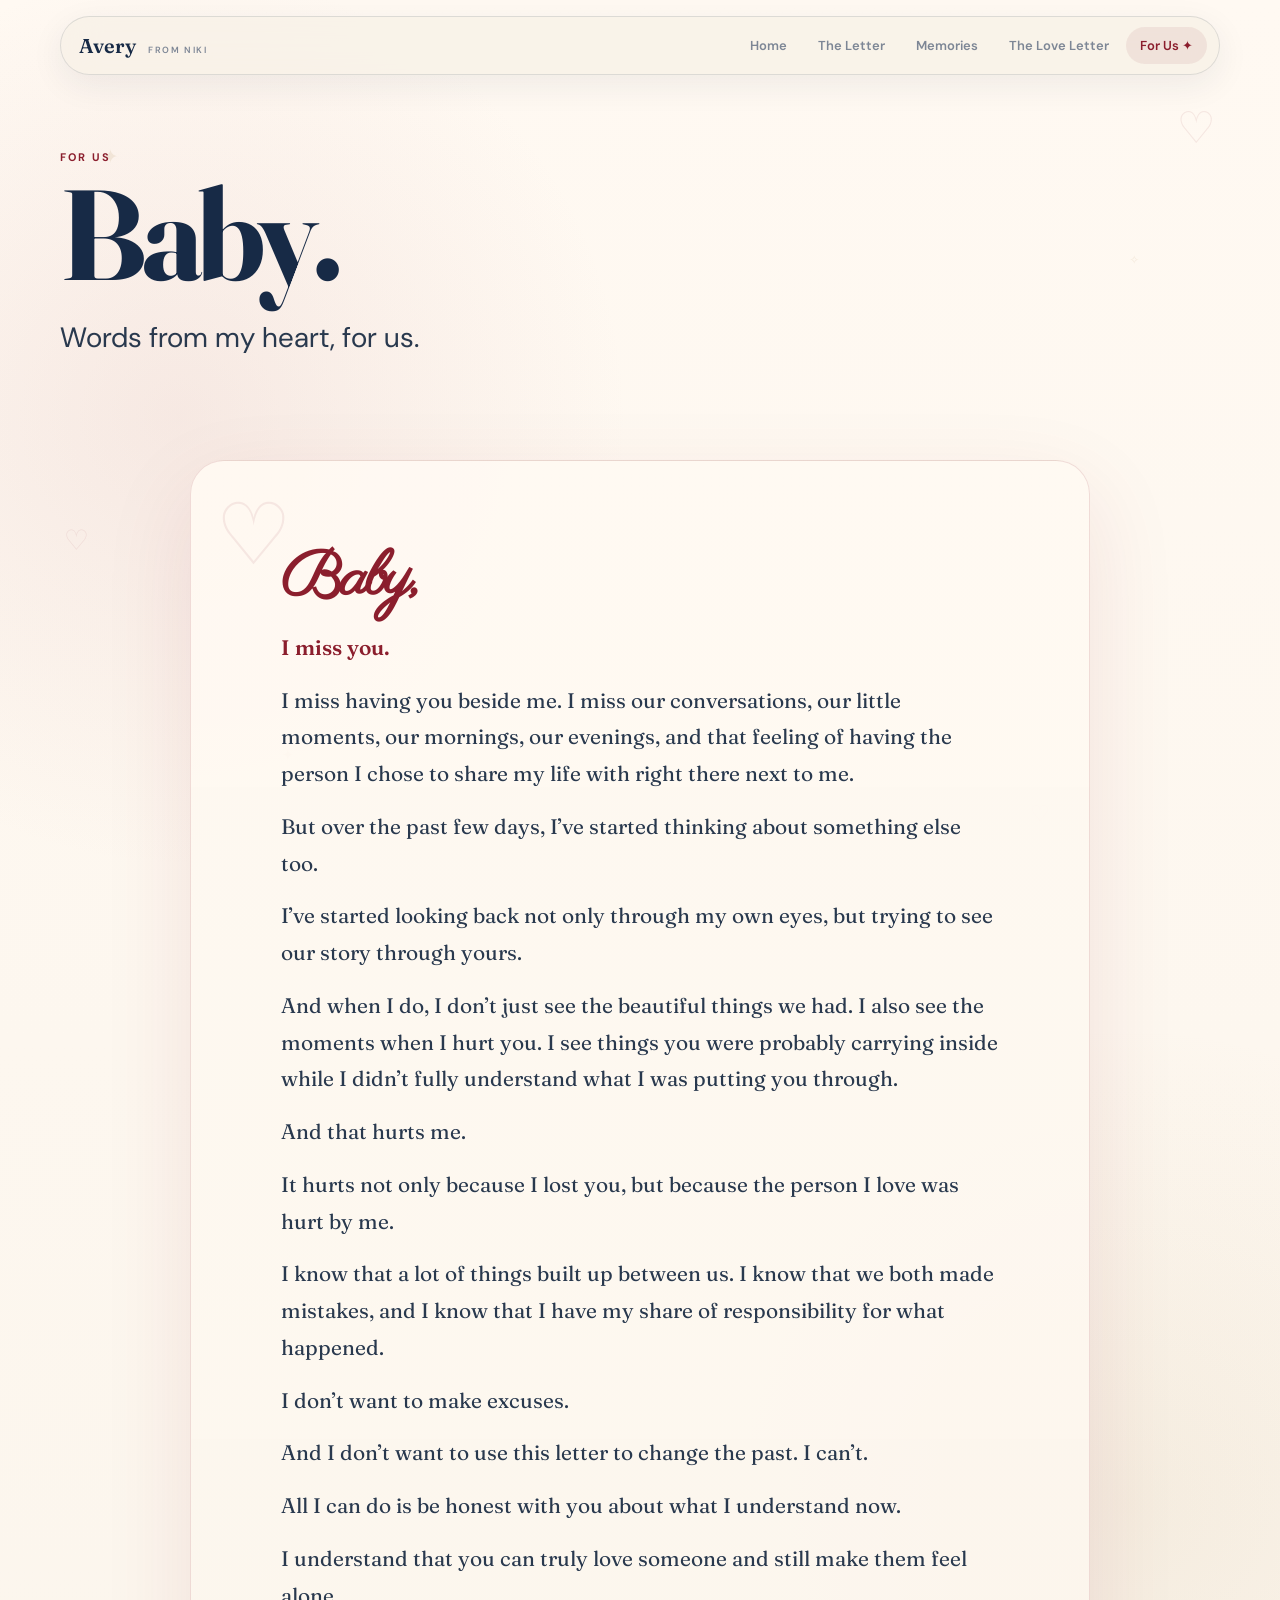
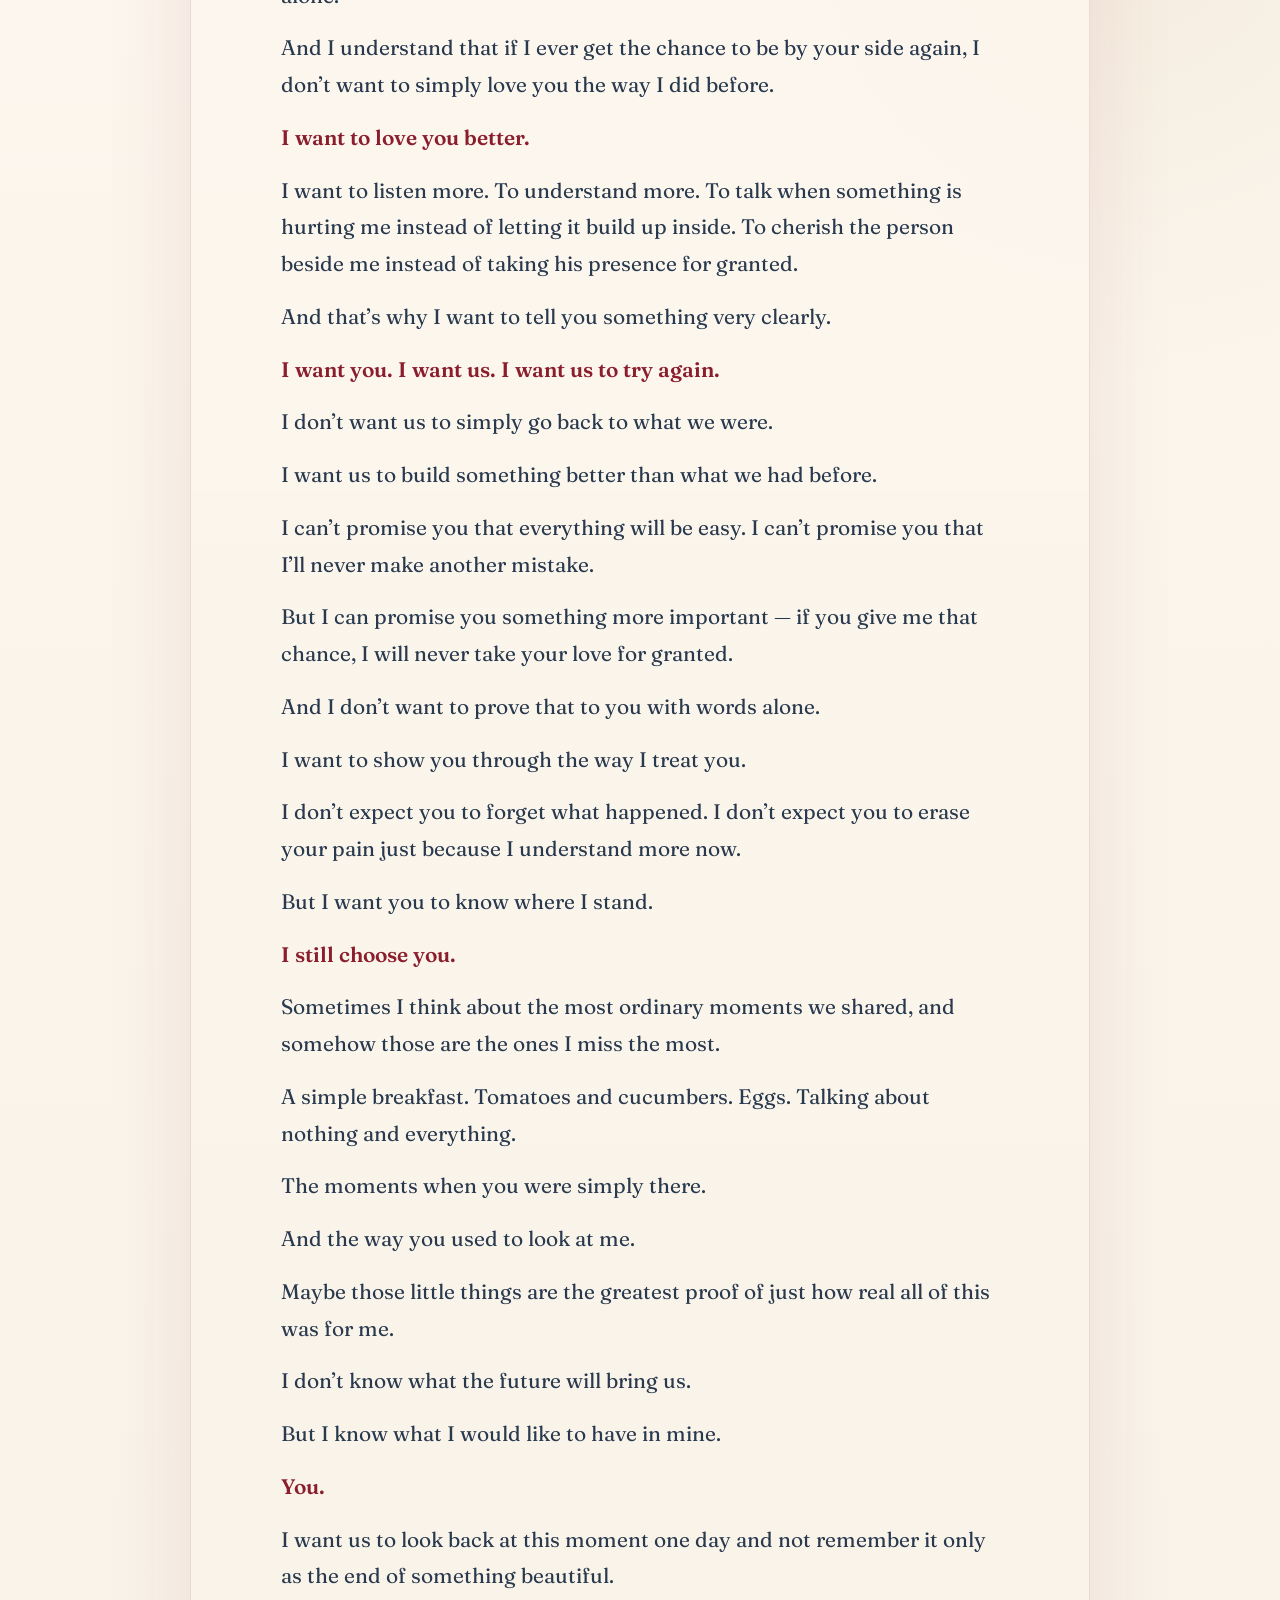
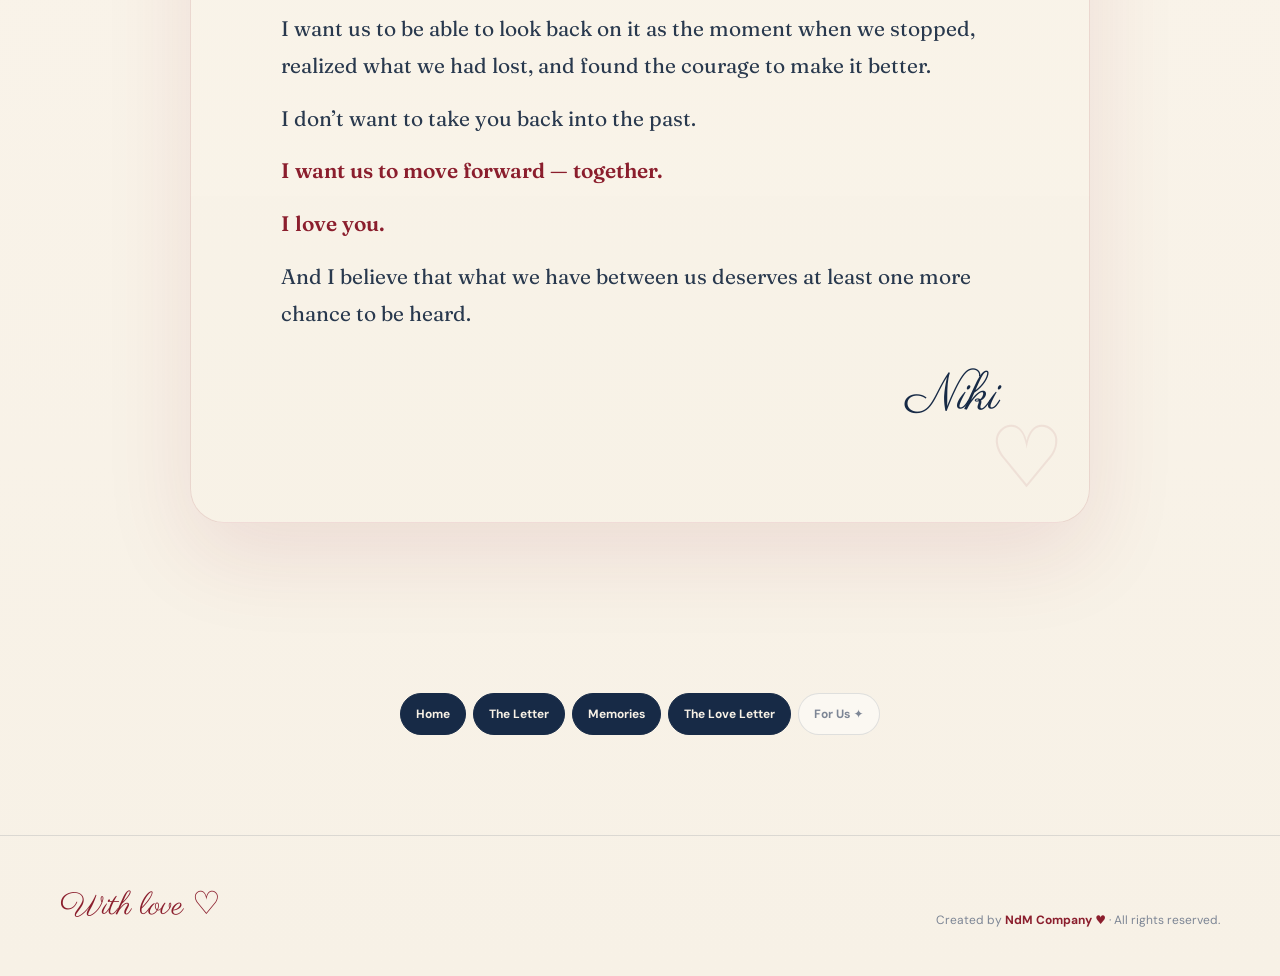
==== for-us.html @ 5503dd82 "Add files via upload" ====
<!doctype html><html lang="en"><head><meta charset="utf-8"><meta name="viewport" content="width=device-width,initial-scale=1"><title>For Us · Avery</title><link rel="stylesheet" href="assets/style.css">
<meta property="og:type" content="website">
<meta name="twitter:card" content="summary_large_image">
<meta property="og:title" content="For Us - from Niki">
<meta name="twitter:title" content="For Us - from Niki">
</head><body>
<div class="progress"></div>
<div class="sky"><span class="star s1">✦</span><span class="star s2">✧</span><span class="star s3">✦</span><span class="heart h1">♡</span><span class="heart h2">♡</span><span class="heart h3">♡</span></div>
<header><div class="wrap navshell"><a class="brand" href="index.html">Avery <small>from Niki</small></a><nav class="navlinks"><a href="index.html">Home</a><a href="letter.html">The Letter</a><a href="memories.html">Memories</a><a href="love-letter.html">The Love Letter</a><a class="active" href="for-us.html">For Us ✦</a></nav><button class="menu" aria-label="Menu">☰</button></div></header>
<main>
<section class="wrap lovehero reveal"><div><div class="kicker">For Us</div><h1>Baby.</h1><p class="lead">Words from my heart, for us.</p></div></section>
<section class="wrap love-stage">
<article class="love-paper reveal">
<h2>Baby,</h2>

<p class="strong">I miss you.</p>

<p>I miss having you beside me. I miss our conversations, our little moments, our mornings, our evenings, and that feeling of having the person I chose to share my life with right there next to me.</p>

<p>But over the past few days, I’ve started thinking about something else too.</p>

<p>I’ve started looking back not only through my own eyes, but trying to see our story through yours.</p>

<p>And when I do, I don’t just see the beautiful things we had. I also see the moments when I hurt you. I see things you were probably carrying inside while I didn’t fully understand what I was putting you through.</p>

<p>And that hurts me.</p>

<p>It hurts not only because I lost you, but because the person I love was hurt by me.</p>

<p>I know that a lot of things built up between us. I know that we both made mistakes, and I know that I have my share of responsibility for what happened.</p>

<p>I don’t want to make excuses.</p>

<p>And I don’t want to use this letter to change the past. I can’t.</p>

<p>All I can do is be honest with you about what I understand now.</p>

<p>I understand that you can truly love someone and still make them feel alone.</p>

<p>And I understand that if I ever get the chance to be by your side again, I don’t want to simply love you the way I did before.</p>

<p class="strong">I want to love you better.</p>

<p>I want to listen more. To understand more. To talk when something is hurting me instead of letting it build up inside. To cherish the person beside me instead of taking his presence for granted.</p>

<p>And that’s why I want to tell you something very clearly.</p>

<p class="strong">I want you. I want us. I want us to try again.</p>

<p>I don’t want us to simply go back to what we were.</p>

<p>I want us to build something better than what we had before.</p>

<p>I can’t promise you that everything will be easy. I can’t promise you that I’ll never make another mistake.</p>

<p>But I can promise you something more important — if you give me that chance, I will never take your love for granted.</p>

<p>And I don’t want to prove that to you with words alone.</p>

<p>I want to show you through the way I treat you.</p>

<p>I don’t expect you to forget what happened. I don’t expect you to erase your pain just because I understand more now.</p>

<p>But I want you to know where I stand.</p>

<p class="strong">I still choose you.</p>

<p>Sometimes I think about the most ordinary moments we shared, and somehow those are the ones I miss the most.</p>

<p>A simple breakfast. Tomatoes and cucumbers. Eggs. Talking about nothing and everything.</p>

<p>The moments when you were simply there.</p>

<p>And the way you used to look at me.</p>

<p>Maybe those little things are the greatest proof of just how real all of this was for me.</p>

<p>I don’t know what the future will bring us.</p>

<p>But I know what I would like to have in mine.</p>

<p class="strong">You.</p>

<p>I want us to look back at this moment one day and not remember it only as the end of something beautiful.</p>

<p>I want us to be able to look back on it as the moment when we stopped, realized what we had lost, and found the courage to make it better.</p>

<p>I don’t want to take you back into the past.</p>

<p class="strong">I want us to move forward — together.</p>

<p class="strong">I love you.</p>

<p>And I believe that what we have between us deserves at least one more chance to be heard.</p>

<div class="sig">Niki</div>
</article>
</section>
<div class="wrap">
<div class="actions reveal bottom-nav-actions love-letter-bottom-actions">
<a class="btn primary" href="index.html">Home</a>
<a class="btn primary" href="letter.html">The Letter</a>
<a class="btn primary" href="memories.html">Memories</a>
<a class="btn primary" href="love-letter.html">The Love Letter</a>
<a class="btn ghost" href="for-us.html" aria-current="page">For Us ✦</a>
</div>
</div>
</main>
<div class="lightbox"><button>×</button><img alt="Enlarged memory"></div>
<footer><div class="wrap foot"><div class="foot-sign">With love ♡</div><div class="foot-copy">Created by <span style="color:#8B1E2D;font-weight:700;">NdM Company ♥</span> · All rights reserved.</div></div></footer><script src="assets/app.js"></script>
</body></html>
---- assets/style.css ----
@import url('https://fonts.googleapis.com/css2?family=DM+Sans:wght@400;500;600;700&family=Fraunces:opsz,wght@9..144,500;9..144,600&family=Parisienne&display=swap');

:root{
  --cream:#F7F1E6;
  --cream2:#FFF9F2;
  --navy:#172A46;
  --wine:#8B1E2D;
  --rose:#D7AAA9;
  --rose-soft:#E8D0C8;
  --gold:#B99A67;
  --ink:#29394E;
  --muted:#7D8695;
  --line:rgba(23,42,70,.12);
  --glass:rgba(255,255,255,.56);
  --shadow:0 28px 80px rgba(23,42,70,.11);
}
*{box-sizing:border-box}
html{scroll-behavior:smooth}
body{
  margin:0;min-height:100vh;color:var(--ink);
  font-family:"DM Sans",system-ui,sans-serif;
  background:
   radial-gradient(circle at 14% 10%,rgba(215,170,169,.20),transparent 28rem),
   radial-gradient(circle at 88% 36%,rgba(185,154,103,.11),transparent 30rem),
   linear-gradient(180deg,var(--cream2),var(--cream));
  overflow-x:hidden;
}
body:before{
  content:"";position:fixed;inset:0;pointer-events:none;z-index:9998;opacity:.028;
  background-image:radial-gradient(var(--navy) .55px,transparent .55px);background-size:6px 6px
}
img,video{display:block;max-width:100%}
a{color:inherit}
.wrap{width:min(1160px,calc(100% - 34px));margin:auto}
.kicker{font-size:11px;letter-spacing:.18em;text-transform:uppercase;font-weight:700;color:var(--wine)}
h1,h2,h3{font-family:"Fraunces",serif;color:var(--navy);letter-spacing:-.04em}
h1{font-size:clamp(60px,10vw,128px);line-height:.88;margin:14px 0 26px}
h2{font-size:clamp(40px,6vw,74px);line-height:.98;margin:0 0 18px}
h3{font-size:30px;line-height:1.1;margin:0 0 12px}
p{margin:0 0 16px}
.muted{color:var(--muted)}
.lead{font-size:clamp(19px,2.3vw,28px);line-height:1.5;max-width:760px}
.btn{display:inline-flex;align-items:center;justify-content:center;gap:8px;min-height:50px;padding:0 22px;border-radius:999px;text-decoration:none;font-size:14px;font-weight:700;border:1px solid var(--line);transition:.25s ease}
.btn.primary{background:var(--navy);color:var(--cream);border-color:var(--navy)}
.btn.ghost{background:rgba(255,255,255,.48);color:var(--wine)}
.btn:hover{transform:translateY(-2px);box-shadow:0 14px 32px rgba(23,42,70,.11)}
.actions{display:flex;gap:10px;flex-wrap:wrap;margin-top:28px}
.card{background:var(--glass);border:1px solid var(--line);border-radius:30px;backdrop-filter:blur(16px);box-shadow:var(--shadow)}
.reveal{opacity:0;transform:translateY(22px);transition:.85s cubic-bezier(.2,.8,.2,1)}
.reveal.show{opacity:1;transform:none}

/* atmospheric background */
.sky{position:fixed;inset:0;pointer-events:none;z-index:-2;overflow:hidden}
.star{position:absolute;color:var(--gold);opacity:.15;animation:twinkle 3.8s ease-in-out infinite}
.star.s1{left:8%;top:16%;font-size:19px}.star.s2{right:11%;top:28%;font-size:12px;animation-delay:-1.4s}.star.s3{left:22%;bottom:15%;font-size:15px;animation-delay:-2.5s}
.heart{position:absolute;color:var(--wine);opacity:.08;animation:float 10s ease-in-out infinite}
.heart.h1{right:5%;top:11%;font-size:44px}.heart.h2{left:5%;top:58%;font-size:28px;animation-delay:-4s}.heart.h3{right:18%;bottom:8%;font-size:22px;animation-delay:-7s}
@keyframes twinkle{0%,100%{opacity:.08;transform:scale(.9)}45%{opacity:.42;transform:scale(1.18);text-shadow:0 0 10px rgba(185,154,103,.5)}}
@keyframes float{0%,100%{transform:translateY(0) rotate(-3deg)}50%{transform:translateY(-24px) rotate(4deg)}}

/* top progress */
.progress{position:fixed;left:0;top:0;height:2px;width:0;z-index:100;background:linear-gradient(90deg,var(--wine),var(--gold))}

/* nav */
header{position:fixed;top:0;left:0;right:0;z-index:90;padding:16px 0}
.navshell{display:flex;align-items:center;gap:14px;padding:10px 12px 10px 18px;border:1px solid var(--line);border-radius:999px;background:rgba(247,241,230,.76);backdrop-filter:blur(18px);box-shadow:0 10px 34px rgba(23,42,70,.07)}
.brand{font-family:"Fraunces";font-weight:600;text-decoration:none;color:var(--navy);font-size:20px}
.brand small{font-family:"DM Sans";font-size:9px;letter-spacing:.18em;text-transform:uppercase;color:var(--muted);margin-left:8px}
.navlinks{display:flex;gap:3px;margin-left:auto}
.navlinks a{text-decoration:none;padding:10px 14px;border-radius:999px;font-size:13px;color:var(--muted);font-weight:600}
.navlinks a:hover,.navlinks a.active{background:rgba(139,30,45,.075);color:var(--wine)}
.menu{display:none;margin-left:auto;width:42px;height:42px;border-radius:50%;border:1px solid var(--line);background:var(--cream2);color:var(--navy);font-size:18px}

/* home */
.hero{min-height:100svh;display:grid;grid-template-columns:1.06fr .94fr;gap:52px;align-items:center;padding:125px 0 70px}
.hero-copy{position:relative;z-index:2}
.hero h1 span{display:block}
.hero h1 .soft{color:var(--wine);font-style:italic}
.hero-visual{position:relative}
.hero-visual img{width:100%;height:72vh;min-height:540px;object-fit:cover;border-radius:40px;box-shadow:var(--shadow)}
.hero-visual:before{content:"";position:absolute;inset:24px -18px -18px 24px;border-radius:40px;background:linear-gradient(145deg,rgba(139,30,45,.18),rgba(215,170,169,.06));z-index:-1}
.note{position:absolute;left:-40px;bottom:42px;width:240px;padding:20px;border-radius:22px;background:rgba(247,241,230,.90);border:1px solid var(--line);backdrop-filter:blur(15px);box-shadow:0 18px 50px rgba(23,42,70,.12);font-family:"Fraunces";font-size:19px;color:var(--navy)}
.note em{color:var(--wine);font-style:normal}
.manifesto{padding:100px 0}
.manifesto-text{font-family:"Fraunces";font-size:clamp(34px,6vw,74px);line-height:1.12;color:var(--navy);max-width:1080px}
.manifesto-text em{color:var(--wine);font-style:normal}
.three{display:grid;grid-template-columns:repeat(3,1fr);gap:16px;margin-top:44px}
.three .card{padding:30px}.num{font-size:11px;letter-spacing:.14em;color:var(--gold);font-weight:700}
.three p{color:var(--muted)}
.video-section{padding:65px 0 110px}
.video-wrap{position:relative;overflow:hidden;border-radius:34px;box-shadow:var(--shadow);background:var(--navy)}
.video-wrap video{width:100%;height:68vh;min-height:520px;object-fit:cover;opacity:.88}
.video-copy{position:absolute;inset:auto 0 0 0;padding:70px 46px 38px;background:linear-gradient(transparent,rgba(23,42,70,.82));color:var(--cream)}
.video-copy h2{color:var(--cream);max-width:760px}.video-copy p{max-width:640px;color:rgba(247,241,230,.82)}
.quote{padding:70px 0 110px;text-align:center}
.quote p{font-family:"Fraunces";font-size:clamp(30px,4.8vw,56px);line-height:1.2;color:var(--navy);max-width:980px;margin:auto}
.quote p em{color:var(--wine);font-style:normal}

/* letter */
.pagehero{padding:150px 0 60px;min-height:58vh;display:flex;align-items:end}
.letter-layout{display:grid;grid-template-columns:.65fr 1.35fr;gap:34px;padding:30px 0 120px}
.letter-aside{position:sticky;top:120px;height:max-content;padding:25px}
.letter-aside p{font-size:14px;color:var(--muted)}
.letter-paper{padding:clamp(30px,6vw,72px);background:rgba(255,255,255,.60)}
.letter-paper .date{font-size:12px;letter-spacing:.10em;color:var(--gold);text-transform:uppercase;text-align:right;margin-bottom:34px}
.letter-paper h2{font-size:52px}
.letter-paper p{font-family:"Fraunces";font-size:21px;line-height:1.75;color:var(--ink)}
.letter-paper .em{color:var(--wine);font-weight:600}
.letter-paper .closing{font-family:"Parisienne";font-size:46px;color:var(--navy);text-align:right;margin-top:42px}

/* memories */
.memory-intro{padding:150px 0 55px}
.memory-grid{display:grid;grid-template-columns:repeat(12,1fr);gap:18px;padding-bottom:120px}
.memory{position:relative;overflow:hidden;border-radius:30px;min-height:380px;cursor:zoom-in}
.memory img{width:100%;height:100%;object-fit:cover;transition:transform .9s cubic-bezier(.2,.8,.2,1)}
.memory:hover img{transform:scale(1.04)}
.memory .cap{position:absolute;left:18px;right:18px;bottom:18px;padding:17px 18px;border-radius:20px;background:rgba(247,241,230,.84);border:1px solid rgba(255,255,255,.55);backdrop-filter:blur(14px);color:var(--navy)}
.memory .cap small{display:block;color:var(--wine);font-weight:700;margin-bottom:5px}
.m1{grid-column:span 7}.m2{grid-column:span 5}.m3,.m4{grid-column:span 6}.m5{grid-column:3/span 8}

/* love letter */
.lovehero{padding:150px 0 65px}
.love-stage{padding:20px 0 120px}
.love-paper{position:relative;max-width:900px;margin:auto;padding:clamp(34px,7vw,90px);border-radius:34px;background:linear-gradient(180deg,rgba(255,249,242,.92),rgba(247,241,230,.94));border:1px solid rgba(139,30,45,.13);box-shadow:0 32px 90px rgba(139,30,45,.10)}
.love-paper:before,.love-paper:after{content:"♡";position:absolute;color:var(--wine);opacity:.08;font-size:86px}
.love-paper:before{left:24px;top:18px}.love-paper:after{right:24px;bottom:8px}
.love-paper h2{font-family:"Parisienne";font-size:62px;color:var(--wine)}
.love-paper p{font-family:"Fraunces";font-size:21px;line-height:1.75;color:var(--ink)}
.love-paper .strong{color:var(--wine);font-weight:600}
.love-paper .sig{font-family:"Parisienne";font-size:52px;text-align:right;color:var(--navy);margin-top:30px}
.love-paper .ps{margin-top:30px;padding-top:26px;border-top:1px solid var(--line);font-size:17px;color:var(--muted)}
.love-paper .date{margin-top:22px;text-align:right;color:var(--gold);font-size:12px;letter-spacing:.12em}

/* modal */
.lightbox{position:fixed;inset:0;z-index:200;background:rgba(10,15,24,.92);display:none;align-items:center;justify-content:center;padding:26px}
.lightbox.open{display:flex}.lightbox img{max-width:92vw;max-height:90vh;border-radius:20px;box-shadow:0 30px 90px rgba(0,0,0,.5)}
.lightbox button{position:absolute;right:22px;top:22px;width:48px;height:48px;border-radius:50%;border:1px solid rgba(255,255,255,.15);background:rgba(255,255,255,.08);color:white;font-size:28px;cursor:pointer}

/* footer */
footer{padding:48px 0;border-top:1px solid var(--line);margin-top:30px}
.foot{display:flex;justify-content:space-between;align-items:end;gap:24px}
.foot-sign{font-family:"Parisienne";font-size:32px;color:var(--wine)}
.foot-copy{color:var(--muted);font-size:12px}

@media(max-width:900px){
  .navshell{border-radius:22px}.navlinks{display:none;position:absolute;left:17px;right:17px;top:72px;padding:12px;background:rgba(247,241,230,.97);border:1px solid var(--line);border-radius:22px;box-shadow:var(--shadow);flex-direction:column}.navlinks.open{display:flex}.menu{display:block}
  .hero{grid-template-columns:1fr;padding-top:120px}.hero-visual img{height:58vh;min-height:450px}.note{left:14px}
  .three{grid-template-columns:1fr}.letter-layout{grid-template-columns:1fr}.letter-aside{position:static}
  .memory-grid{grid-template-columns:1fr}.m1,.m2,.m3,.m4,.m5{grid-column:auto}.memory{min-height:500px}
}
@media(max-width:600px){
  .wrap{width:min(100% - 22px,1160px)}header{padding:10px 0}.brand small{display:none}h1{font-size:60px}
  .hero{gap:28px}.hero-visual img{min-height:430px}.note{width:210px;font-size:16px}
  .video-wrap video{height:62vh;min-height:500px}.video-copy{padding:80px 24px 24px}
  .letter-paper p,.love-paper p{font-size:18px}.letter-paper h2{font-size:42px}.love-paper h2{font-size:50px}
  .foot{display:block}.foot-copy{margin-top:10px}
}
@media(prefers-reduced-motion:reduce){*{animation:none!important;transition:none!important}.reveal{opacity:1;transform:none}}


/* Bottom navigation after the final Avery message */
.bottom-nav-actions{
  justify-content:center;
  margin-top:99px;
  gap:8px;
  flex-wrap:nowrap;
}
.bottom-nav-actions .btn{
  min-height:42px;
  padding:0 15px;
  font-size:12px;
  white-space:nowrap;
}
.bottom-nav-actions .love-btn{
  color:var(--wine);
}
@media(max-width:520px){
  .bottom-nav-actions{
    gap:5px;
    margin-top:99px;
  }
  .bottom-nav-actions .btn{
    min-height:39px;
    padding:0 9px;
    font-size:10.5px;
  }
}


.memories-bottom-actions{
  margin-top:99px;
  margin-bottom:70px;
}


.letter-bottom-actions,
.love-letter-bottom-actions{
  margin-top:99px;
  margin-bottom:70px;
}


/* Current page light; other destinations dark */
.bottom-nav-actions{
  width:100%;
  justify-content:center;
  flex-wrap:nowrap;
  gap:7px;
}
.bottom-nav-actions .btn[aria-current="page"]{
  background:rgba(255,255,255,.48);
  color:var(--muted);
  border-color:var(--line);
  box-shadow:none;
}
@media(max-width:600px){
  .bottom-nav-actions{gap:4px}
  .bottom-nav-actions .btn{
    padding:0 7px;
    font-size:9.5px;
    min-height:38px;
  }
}


/* Move the four bottom navigation buttons 100px upward */
.bottom-nav-actions{
  transform:translateY(-100px);
}


/* The Letter: bottom navigation centered with exactly 100px space above and below */
.letter-bottom-actions{
  transform:none !important;
  margin-top:100px !important;
  margin-bottom:100px !important;
  justify-content:center !important;
  align-items:center;
  width:100%;
}


/* The Love Letter: navigation 50px after the letter and 100px before the footer/last section */
.love-letter-bottom-actions{
  transform:none !important;
  margin-top:50px !important;
  margin-bottom:100px !important;
  justify-content:center !important;
  align-items:center;
  width:100%;
}
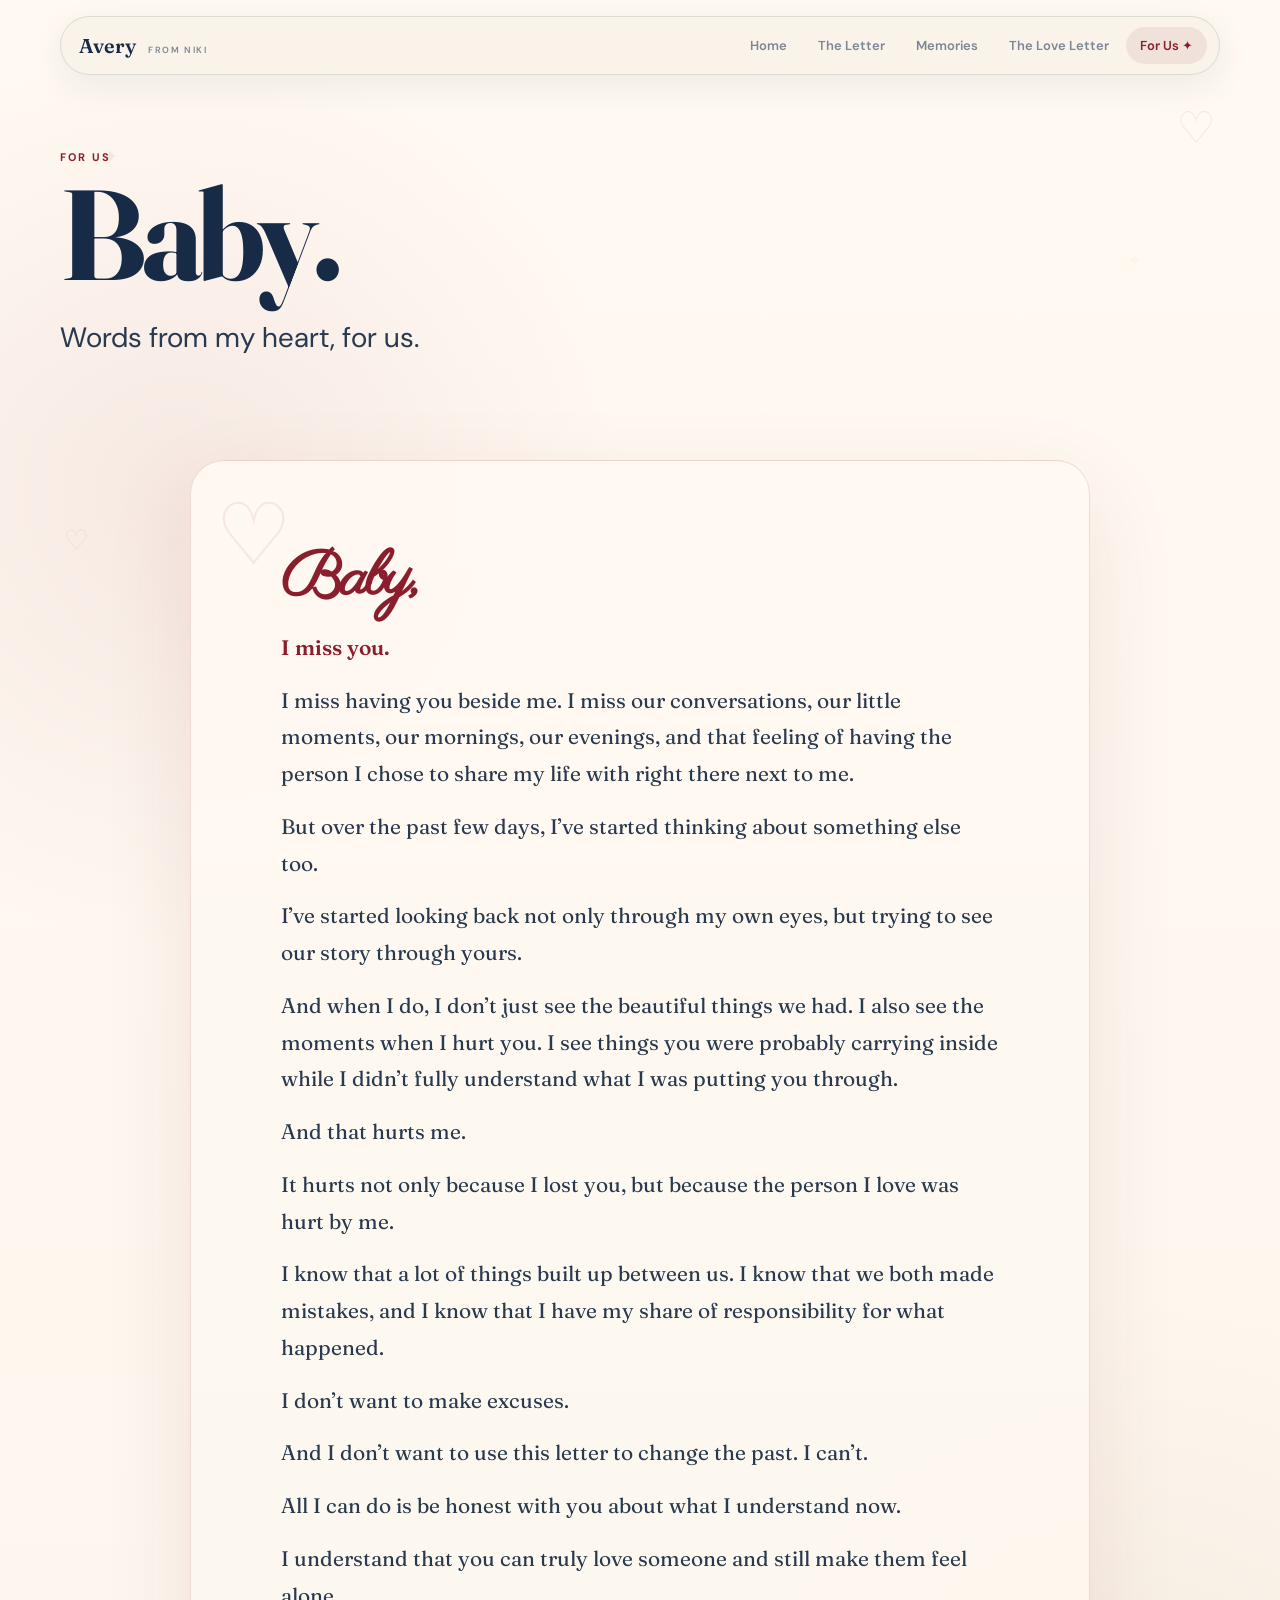
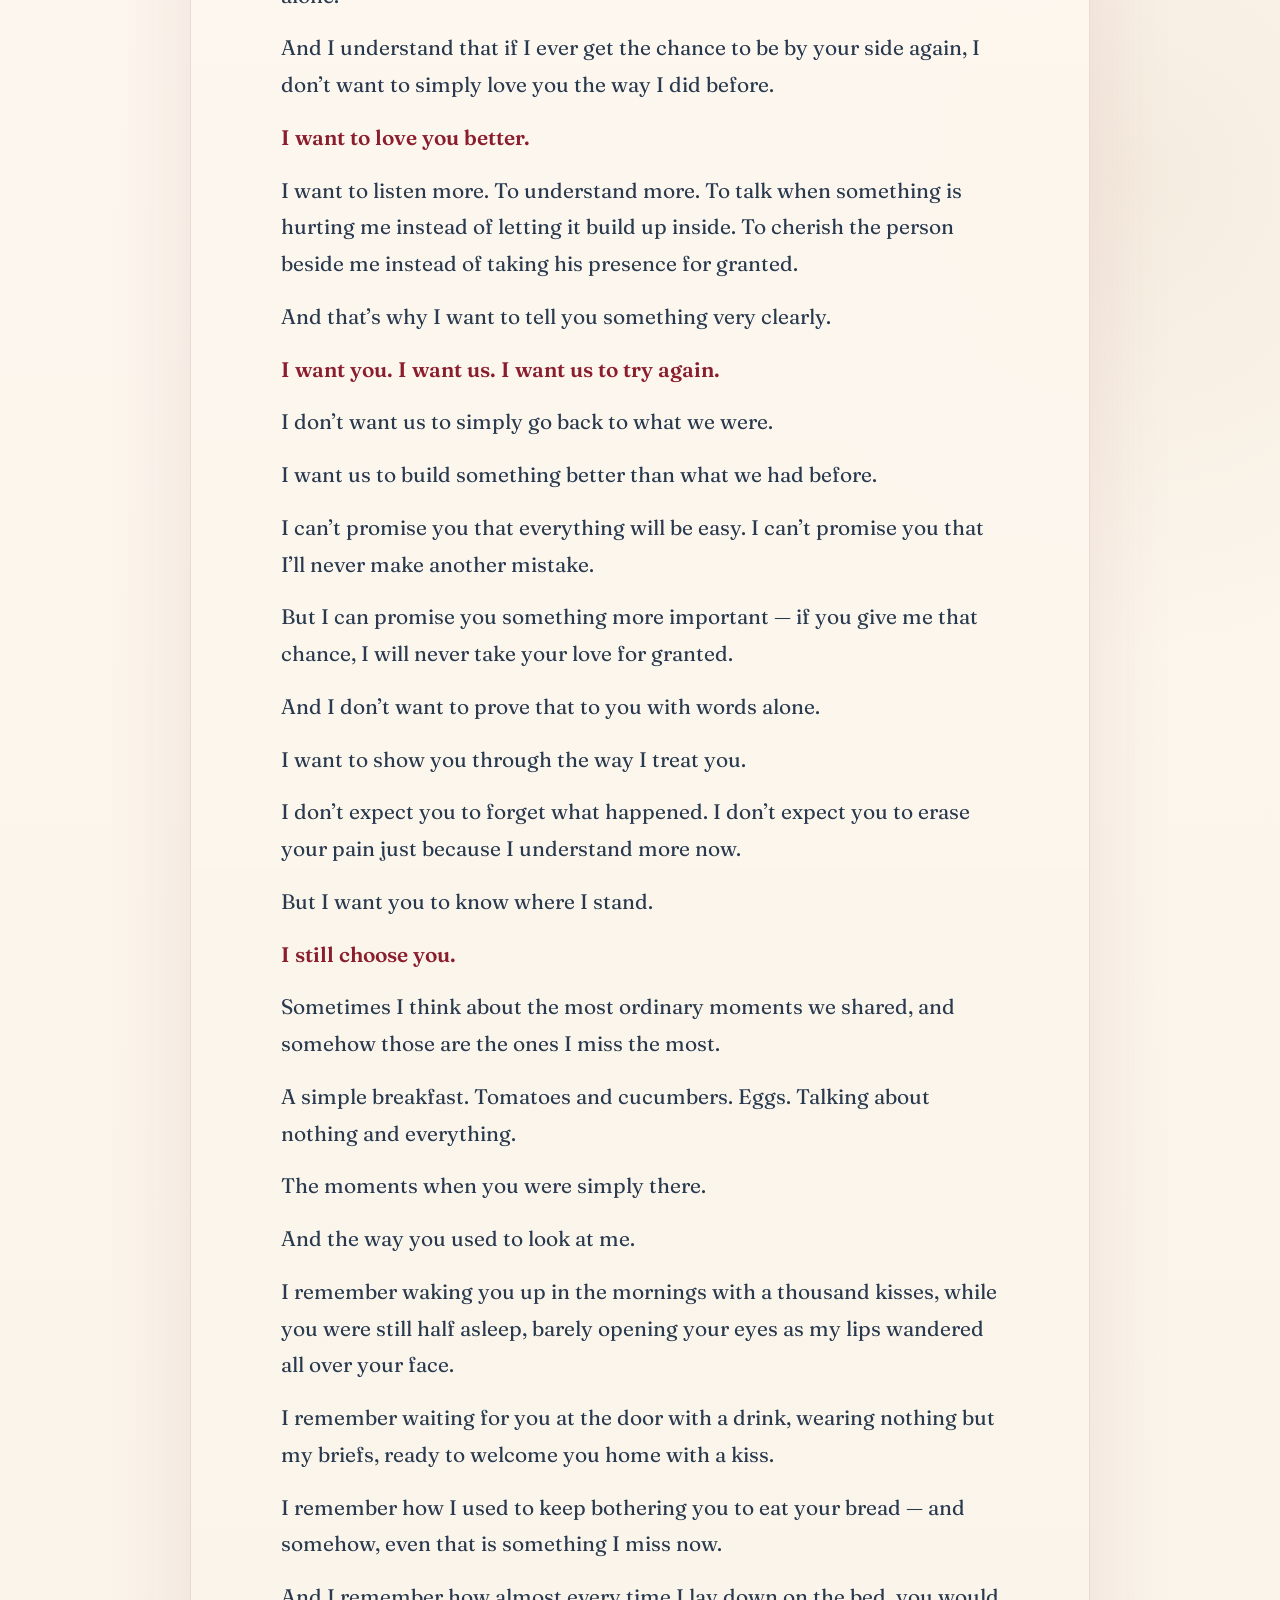
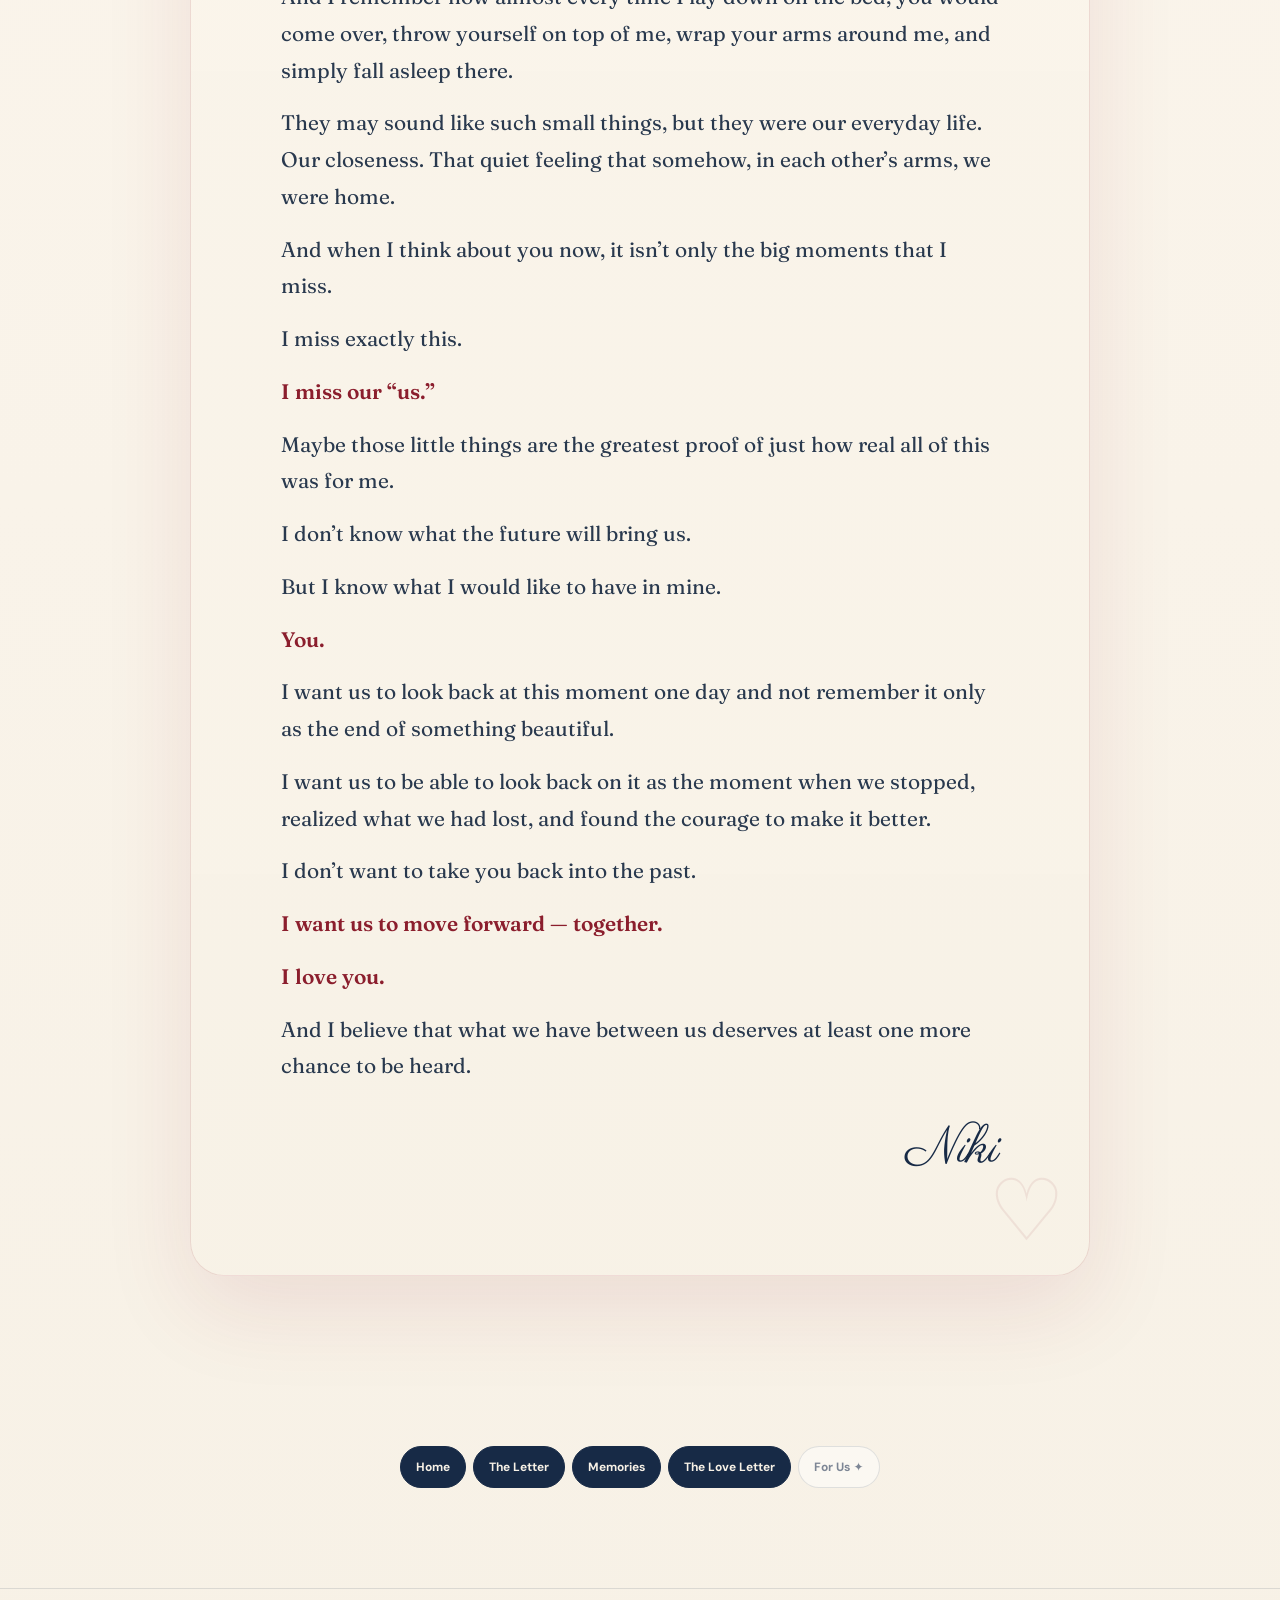
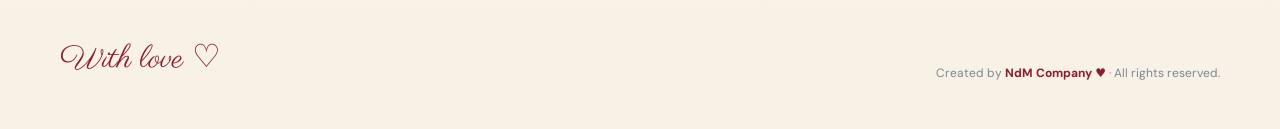
==== commit c47db585: "Add files via upload" ====
--- a/for-us.html
+++ b/for-us.html
@@ -73,6 +73,22 @@
 
 <p>And the way you used to look at me.</p>
 
+<p>I remember waking you up in the mornings with a thousand kisses, while you were still half asleep, barely opening your eyes as my lips wandered all over your face.</p>
+
+<p>I remember waiting for you at the door with a drink, wearing nothing but my briefs, ready to welcome you home with a kiss.</p>
+
+<p>I remember how I used to keep bothering you to eat your bread — and somehow, even that is something I miss now.</p>
+
+<p>And I remember how almost every time I lay down on the bed, you would come over, throw yourself on top of me, wrap your arms around me, and simply fall asleep there.</p>
+
+<p>They may sound like such small things, but they were our everyday life. Our closeness. That quiet feeling that somehow, in each other’s arms, we were home.</p>
+
+<p>And when I think about you now, it isn’t only the big moments that I miss.</p>
+
+<p>I miss exactly this.</p>
+
+<p class="strong">I miss our “us.”</p>
+
 <p>Maybe those little things are the greatest proof of just how real all of this was for me.</p>
 
 <p>I don’t know what the future will bring us.</p>
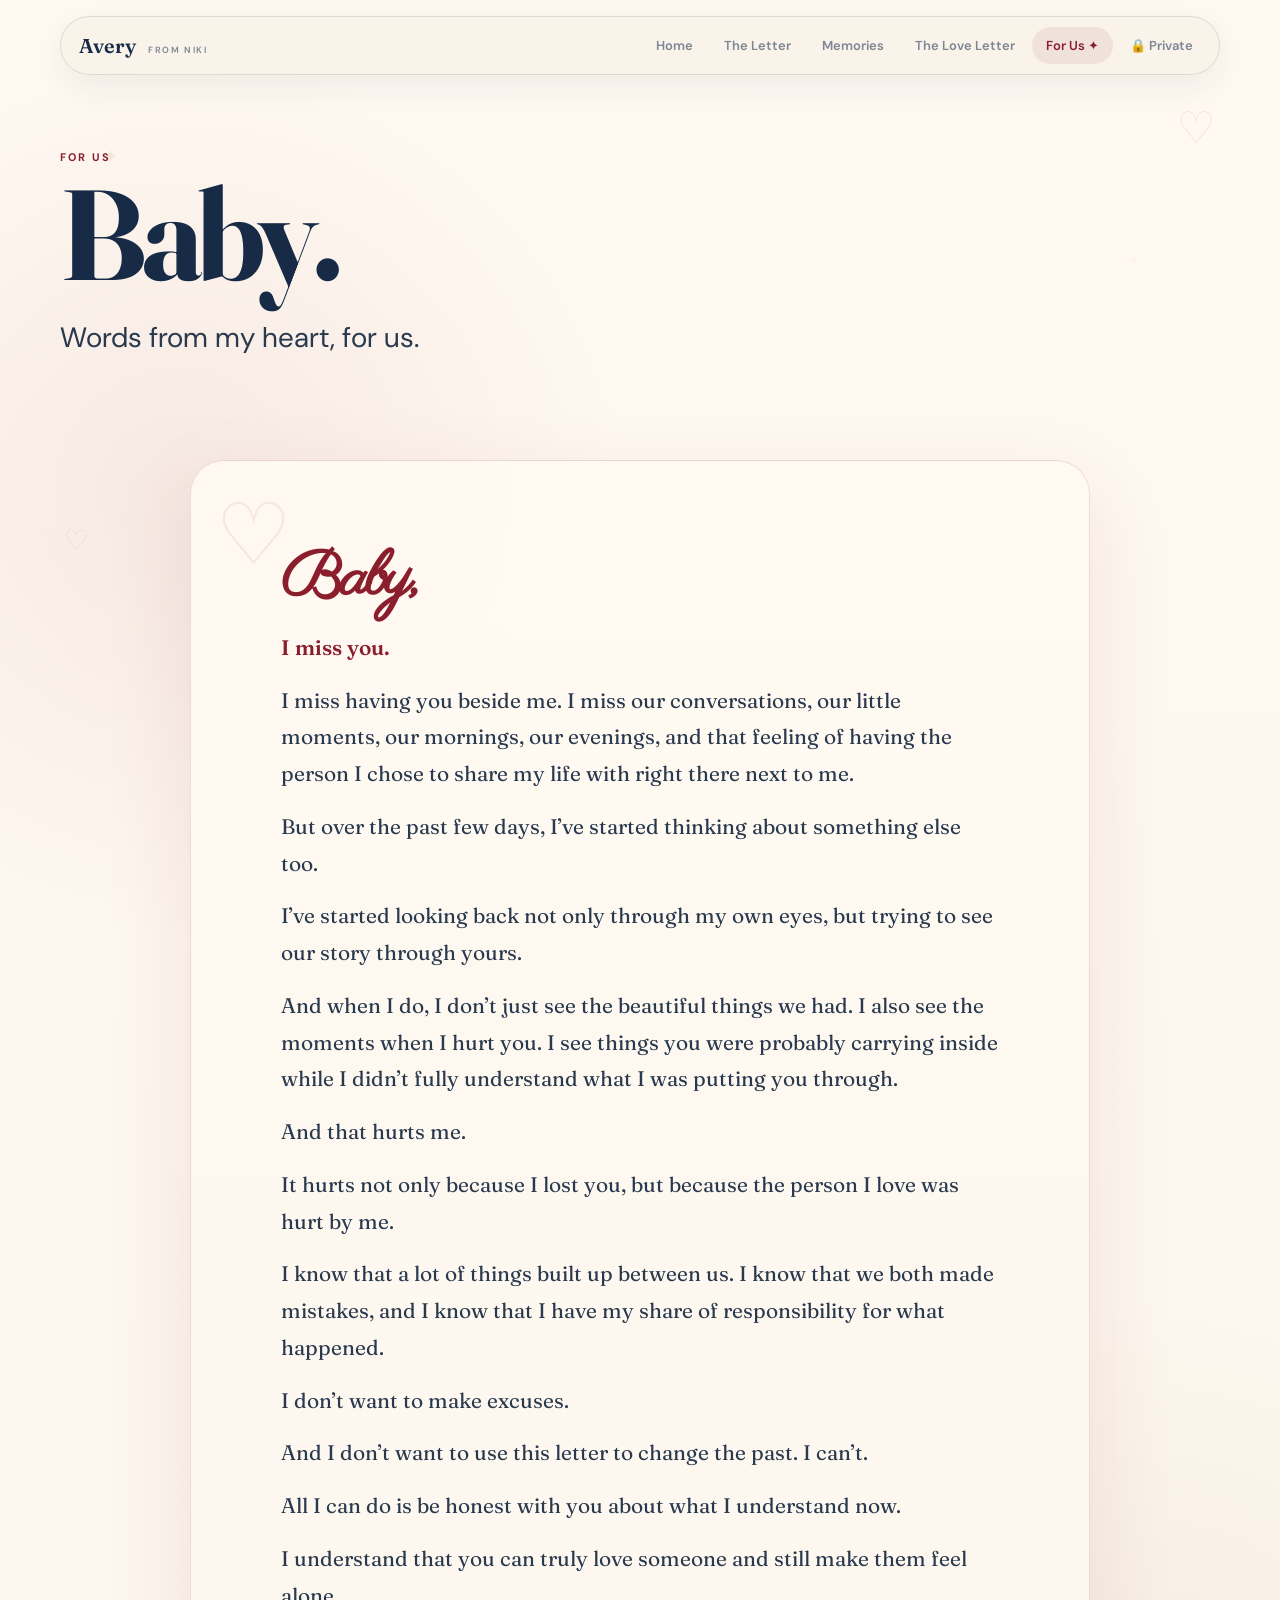
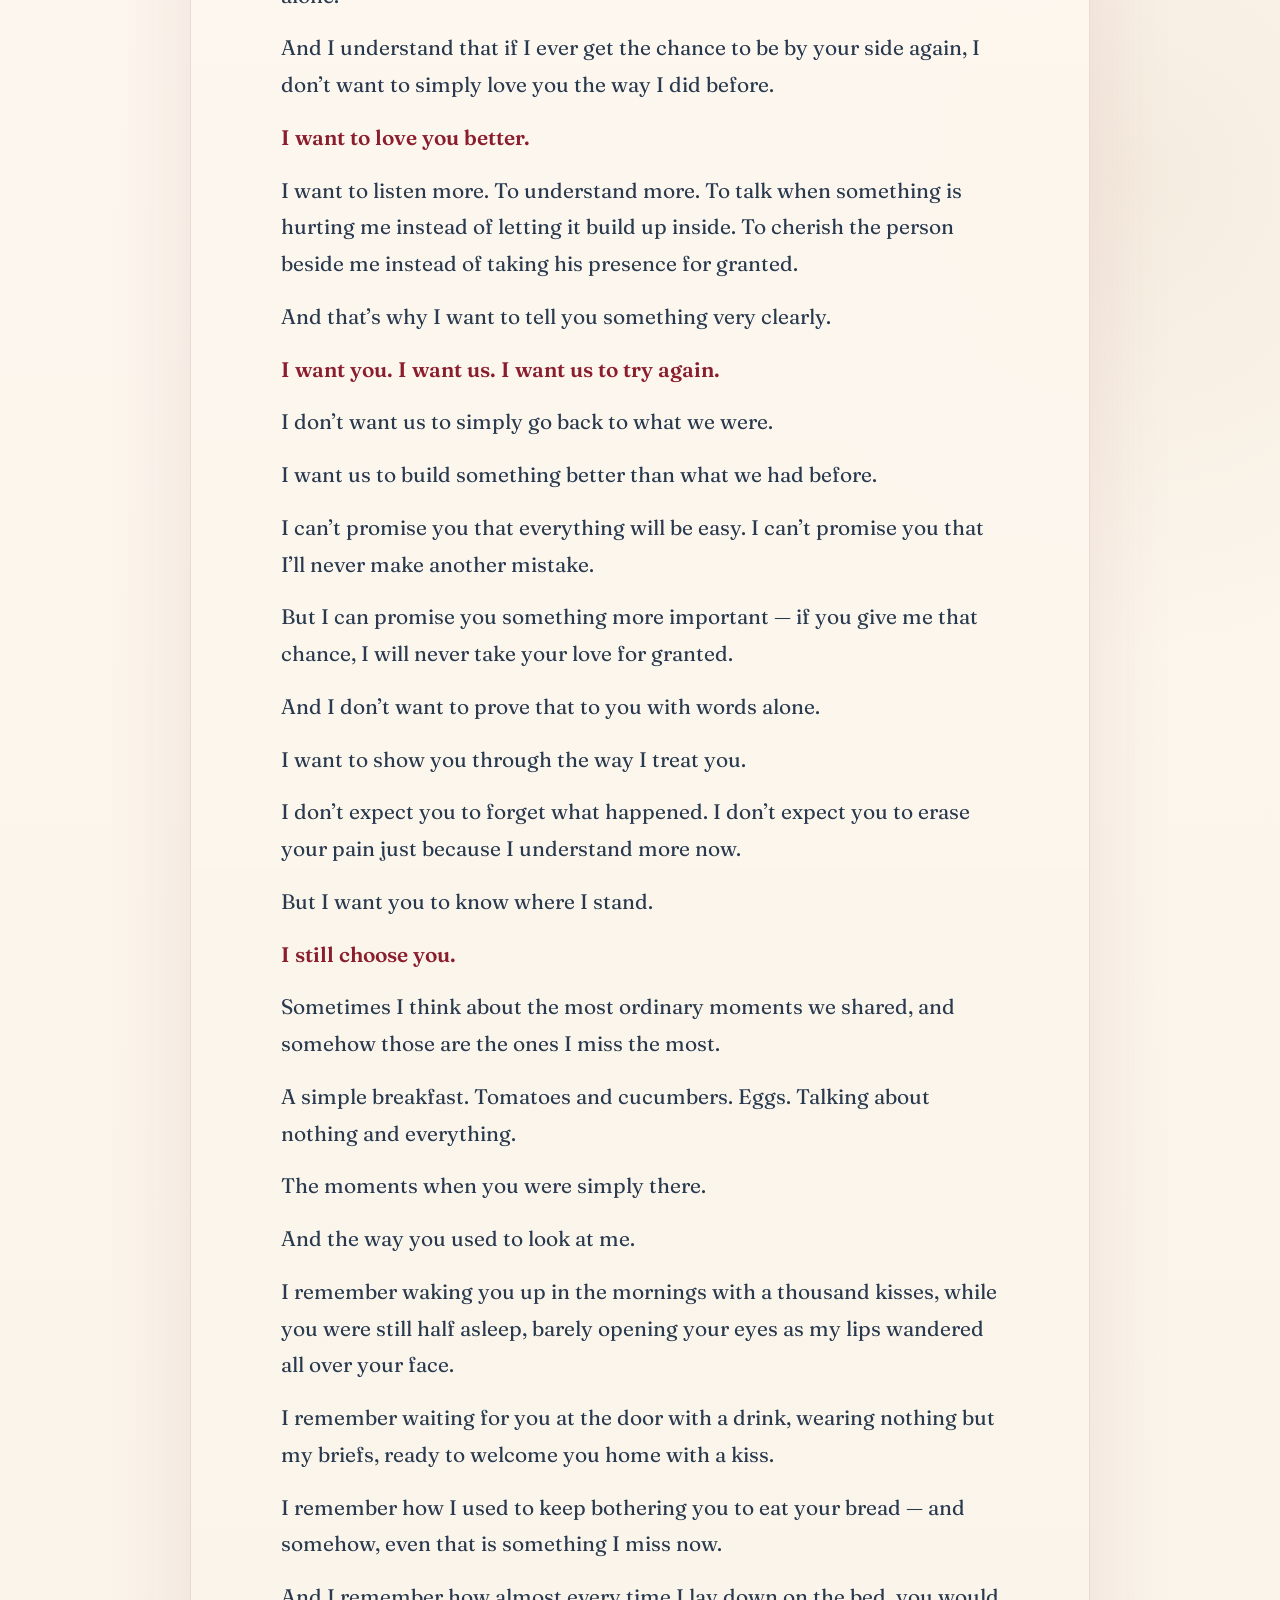
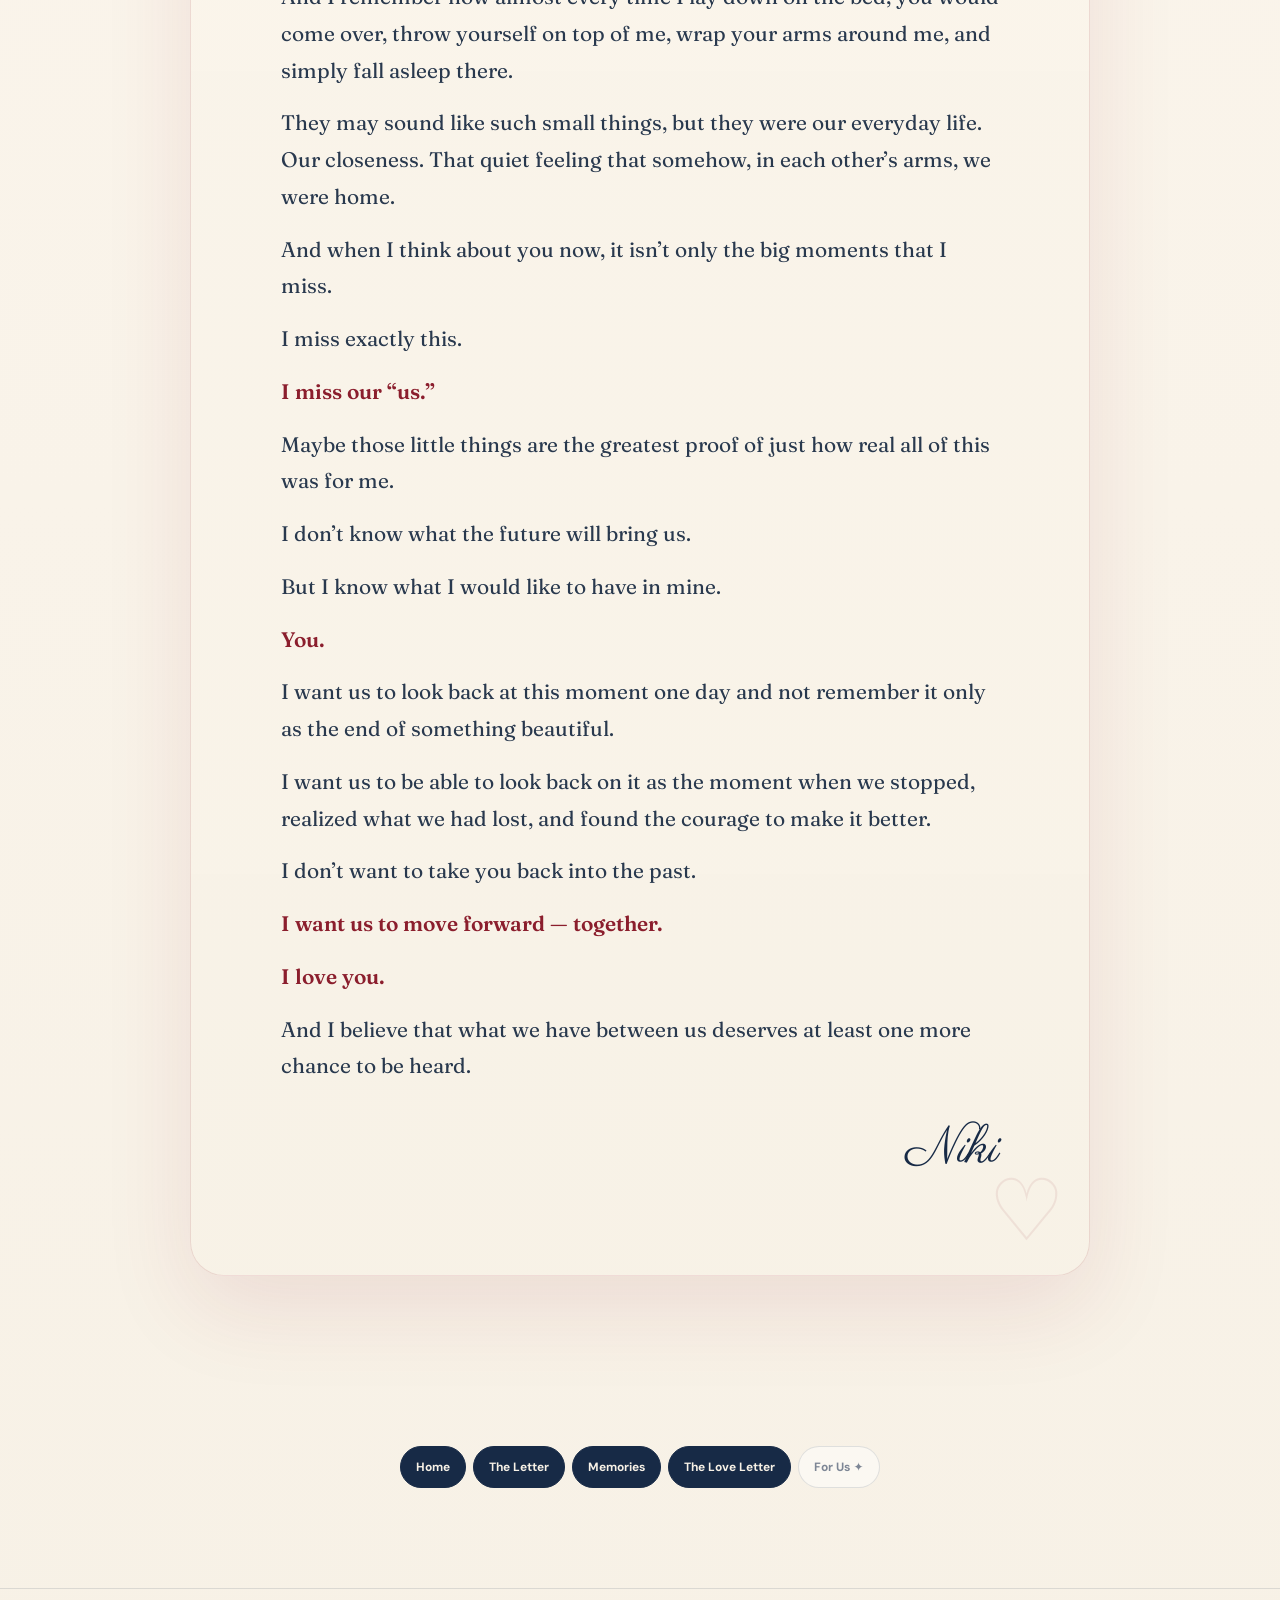
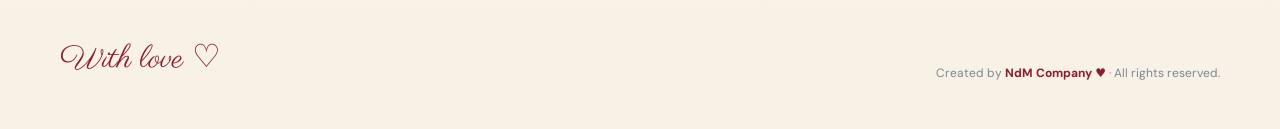
==== commit 8d030725: "Add files via upload" ====
--- a/for-us.html
+++ b/for-us.html
@@ -6,7 +6,9 @@
 </head><body>
 <div class="progress"></div>
 <div class="sky"><span class="star s1">✦</span><span class="star s2">✧</span><span class="star s3">✦</span><span class="heart h1">♡</span><span class="heart h2">♡</span><span class="heart h3">♡</span></div>
-<header><div class="wrap navshell"><a class="brand" href="index.html">Avery <small>from Niki</small></a><nav class="navlinks"><a href="index.html">Home</a><a href="letter.html">The Letter</a><a href="memories.html">Memories</a><a href="love-letter.html">The Love Letter</a><a class="active" href="for-us.html">For Us ✦</a></nav><button class="menu" aria-label="Menu">☰</button></div></header>
+<header><div class="wrap navshell"><a class="brand" href="index.html">Avery <small>from Niki</small></a><nav class="navlinks"><a href="index.html">Home</a><a href="letter.html">The Letter</a><a href="memories.html">Memories</a><a href="love-letter.html">The Love Letter</a><a class="active" href="for-us.html">For Us ✦</a>
+<a href="private.html">🔒 Private</a>
+</nav><button class="menu" aria-label="Menu">☰</button></div></header>
 <main>
 <section class="wrap lovehero reveal"><div><div class="kicker">For Us</div><h1>Baby.</h1><p class="lead">Words from my heart, for us.</p></div></section>
 <section class="wrap love-stage">
